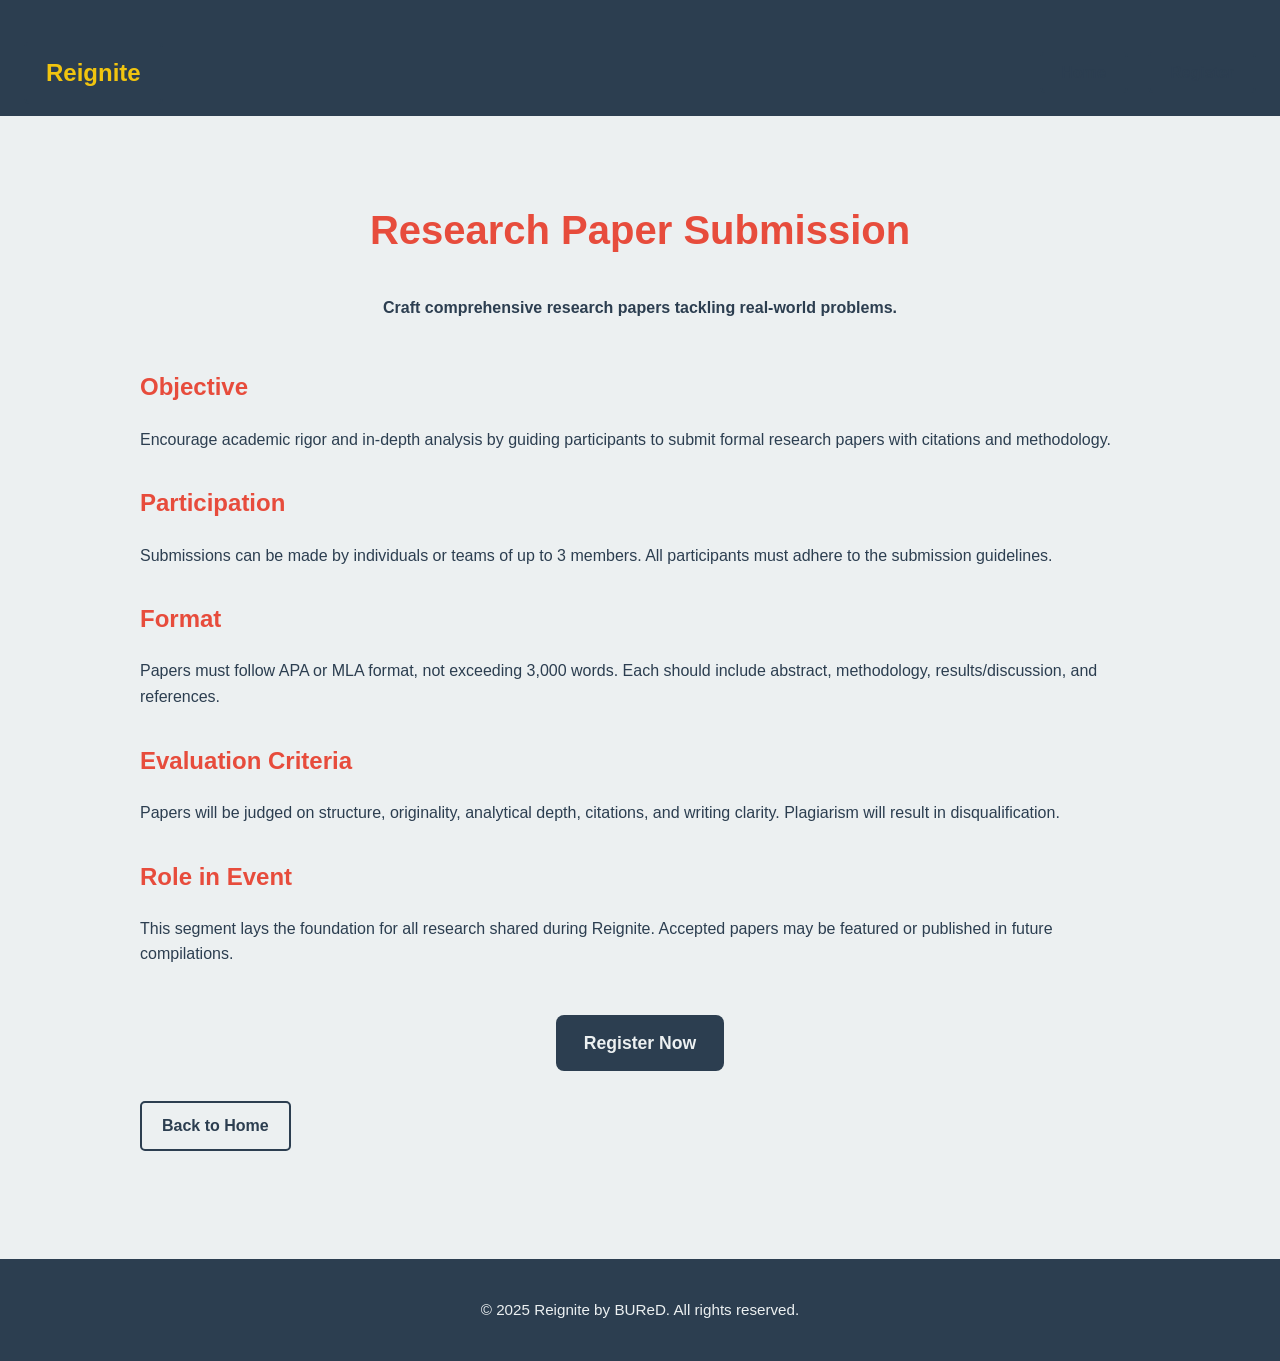
==== researchpaper.html @ 5a99f09b "Add files via upload" ====
<!DOCTYPE html>
<html lang="en">
<head>
  <meta charset="UTF-8" />
  <meta name="viewport" content="width=device-width, initial-scale=1.0" />
  <title>Research Paper Submission - Reignite</title>
  <link rel="stylesheet" href="style.css" />
  <style>
    /* Same CSS as before */
    body {
      font-family: 'Open Sans', sans-serif;
      margin: 0;
      background-color: #ECF0F1;
      color: #2C3E50;
      line-height: 1.6;
    }
    header {
      background-color: #2C3E50;
      padding: 12px 24px;
    }
    nav {
      display: flex;
      justify-content: space-between;
      align-items: center;
    }
    .logo {
      font-family: 'Montserrat', sans-serif;
      font-size: 1.5rem;
      color: #F1C40F;
      text-decoration: none;
    }
    nav ul {
      list-style: none;
      display: flex;
      gap: 20px;
    }
    nav a {
      color: #ECF0F1;
      text-decoration: none;
      font-weight: bold;
    }
    nav a:hover {
      color: #F1C40F;
    }
    .segment-container {
      max-width: 1000px;
      margin: 0 auto;
      padding: 48px 24px;
    }
    .segment-hero {
      text-align: center;
      margin-bottom: 48px;
    }
    .segment-hero h1 {
      font-family: 'Montserrat', sans-serif;
      font-size: 2.5rem;
      color: #E74C3C;
    }
    .segment-description h2 {
      color: #E74C3C;
      margin-top: 32px;
    }
    .register-section {
      text-align: center;
      margin-top: 48px;
    }
    .register-btn {
      background-color: #2C3E50;
      color: #ECF0F1;
      border: none;
      padding: 14px 28px;
      font-size: 1.1rem;
      border-radius: 8px;
      cursor: pointer;
      font-family: 'Montserrat', sans-serif;
      transition: background-color 0.3s ease;
      text-decoration: none;
      display: inline-block;
    }
    .register-btn:hover {
      background-color: #E74C3C;
    }
    footer {
      background-color: #2C3E50;
      color: #ECF0F1;
      text-align: center;
      padding: 24px 16px;
      font-size: 0.95rem;
      margin-top: 60px;
    }
    .poster-visual-header {
      width: 100%;
      max-height: 360px;
      overflow: hidden;
      background-color: #fefefe;
    }
    .poster-visual-header img {
      width: 100%;
      height: auto;
      display: block;
      object-fit: cover;
    }
	a {
      color: #E74C3C;
      text-decoration: none;
      font-weight: 600;
    }
    a:hover {
      text-decoration: underline;
    }
    nav {
      margin-top: 30px;
    }
    nav a {
      color: #2C3E50;
      text-decoration: none;
      font-weight: 600;
      padding: 10px 20px;
      border: 2px solid #2C3E50;
      border-radius: 5px;
      transition: background-color 0.3s, color 0.3s;
    }
    nav a:hover {
      background-color: #E74C3C;
      color: white;
      border-color: #E74C3C;
    }
  </style>
</head>
<body>
  <header>
    <nav>
      <a href="index.html" class="logo">Reignite</a>
      <ul>
        <li><a href="index.html">Home</a></li>
        <li><a href="#register">Register</a></li>
      </ul>
    </nav>
  </header>

  <main class="segment-container">
    <section class="segment-hero">
      <h1>Research Paper Submission</h1>
      <p><b>Craft comprehensive research papers tackling real-world problems.</b></p>
    </section>

    <section class="segment-description">
      <h2>Objective</h2>
      <p>Encourage academic rigor and in-depth analysis by guiding participants to submit formal research papers with citations and methodology.</p>

      <h2>Participation</h2>
      <p>Submissions can be made by individuals or teams of up to 3 members. All participants must adhere to the submission guidelines.</p>

      <h2>Format</h2>
      <p>Papers must follow APA or MLA format, not exceeding 3,000 words. Each should include abstract, methodology, results/discussion, and references.</p>

      <h2>Evaluation Criteria</h2>
      <p>Papers will be judged on structure, originality, analytical depth, citations, and writing clarity. Plagiarism will result in disqualification.</p>

      <h2>Role in Event</h2>
      <p>This segment lays the foundation for all research shared during Reignite. Accepted papers may be featured or published in future compilations.</p>
    </section>

    <section class="register-section" id="register">
      <a href="https://forms.gle/epuTUsKyfz8Dn27H6" target="_blank" class="register-btn">Register Now</a>
    </section>
	<nav>
      <a href="index.html">Back to Home</a>
    </nav>
  </main>

  <footer>
    <p>&copy; 2025 Reignite by BUReD. All rights reserved.</p>
  </footer>
</body>
</html>
---- style.css ----
/* style.css */

body {
  font-family: 'Open Sans', sans-serif;
  margin: 0;
  padding: 0;
  background-color: #ECF0F1;
  color: #2C3E50;
}

.container {
  width: 90%;
  max-width: 1200px;
  margin: 0 auto;
  padding: 24px;
}

header {
  background-color: #2C3E50;
  color: white;
  padding: 24px 0;
}

header h1 {
  margin: 0;
  font-family: 'Montserrat', sans-serif;
  font-size: 32px;
}

nav ul {
  list-style-type: none;
  padding: 0;
  display: flex;
  gap: 20px;
}

nav a {
  color: white;
  text-decoration: none;
  font-weight: 500;
}

.hero {
  background-color: #E74C3C;
  color: white;
  text-align: center;
  padding: 60px 0;
}

.hero h2 {
  font-size: 36px;
  font-family: 'Montserrat', sans-serif;
}

.segments {
  padding: 60px 0;
  background-color: #F9F9F9;
}

.cards {
  display: grid;
  grid-template-columns: repeat(auto-fill, minmax(250px, 1fr));
  gap: 24px;
  margin-top: 24px;
}

.card {
  background-color: white;
  padding: 24px;
  border-radius: 12px;
  box-shadow: 0 4px 6px rgba(0, 0, 0, 0.1);
  text-align: center;
  font-weight: bold;
  color: #2C3E50;
  text-decoration: none;
  transition: background-color 0.3s ease;
}

.card:hover {
  background-color: #F1C40F;
  color: #2C3E50;
}

.about, .contact {
  padding: 60px 0;
  background-color: white;
}

footer {
  background-color: #2C3E50;
  color: white;
  text-align: center;
  padding: 16px 0;
}

@media (max-width: 768px) {
  .cards {
    grid-template-columns: 1fr;
  }

  nav ul {
    flex-direction: column;
    gap: 10px;
  }
.segment-hero {
  background: url('BANNER_URL_HERE') center/cover no-repeat;
  color: white;
  text-align: center;
  padding: 120px 20px;
  text-shadow: 2px 2px 6px rgba(0,0,0,0.7);
	}
.segment-hero h1 {
  font-size: 3rem;
  margin-bottom: 10px;
	}
.segment-hero p {
  font-size: 1.3rem;
  max-width: 800px;
  margin: 0 auto;
	}
.register-btn {
  display: inline-block;
  margin: 40px auto;
  background-color: #E74C3C;
  color: white;
  font-size: 1.1rem;
  font-weight: bold;
  padding: 14px 28px;
  border-radius: 8px;
  text-align: center;
  text-decoration: none;
  transition: background-color 0.3s ease;
	}
.register-btn:hover {
  background-color: #C0392B;
	}
.btn-large {
  display: inline-block;
  padding: 14px 28px;
  font-size: 1.2rem;
  font-family: 'Montserrat', sans-serif;
  font-weight: bold;
  color: #ECF0F1;
  background-color: #2C3E50;
  border: none;
  border-radius: 8px;
  text-decoration: none;
  cursor: pointer;
  transition: background-color 0.3s ease;
}

.btn-large:hover {
  background-color: #E67E22; /* Bold Orange */
  color: #fff;
}
.btn-large {
  background-color: #2C3E50;
  color: #ECF0F1;
  border: none;
  padding: 16px 32px;
  font-size: 1.2rem;
  border-radius: 8px;
  cursor: pointer;
  font-family: 'Montserrat', sans-serif;
  box-shadow: 0 4px 8px rgba(44,62,80,0.3);
  transition: background-color 0.3s ease, box-shadow 0.3s ease;
  text-decoration: none;
  display: inline-block;
}
.btn-large:hover {
  background-color: #E67E22; /* Bold orange on hover */
  box-shadow: 0 6px 14px rgba(230,126,34,0.6);
}

}
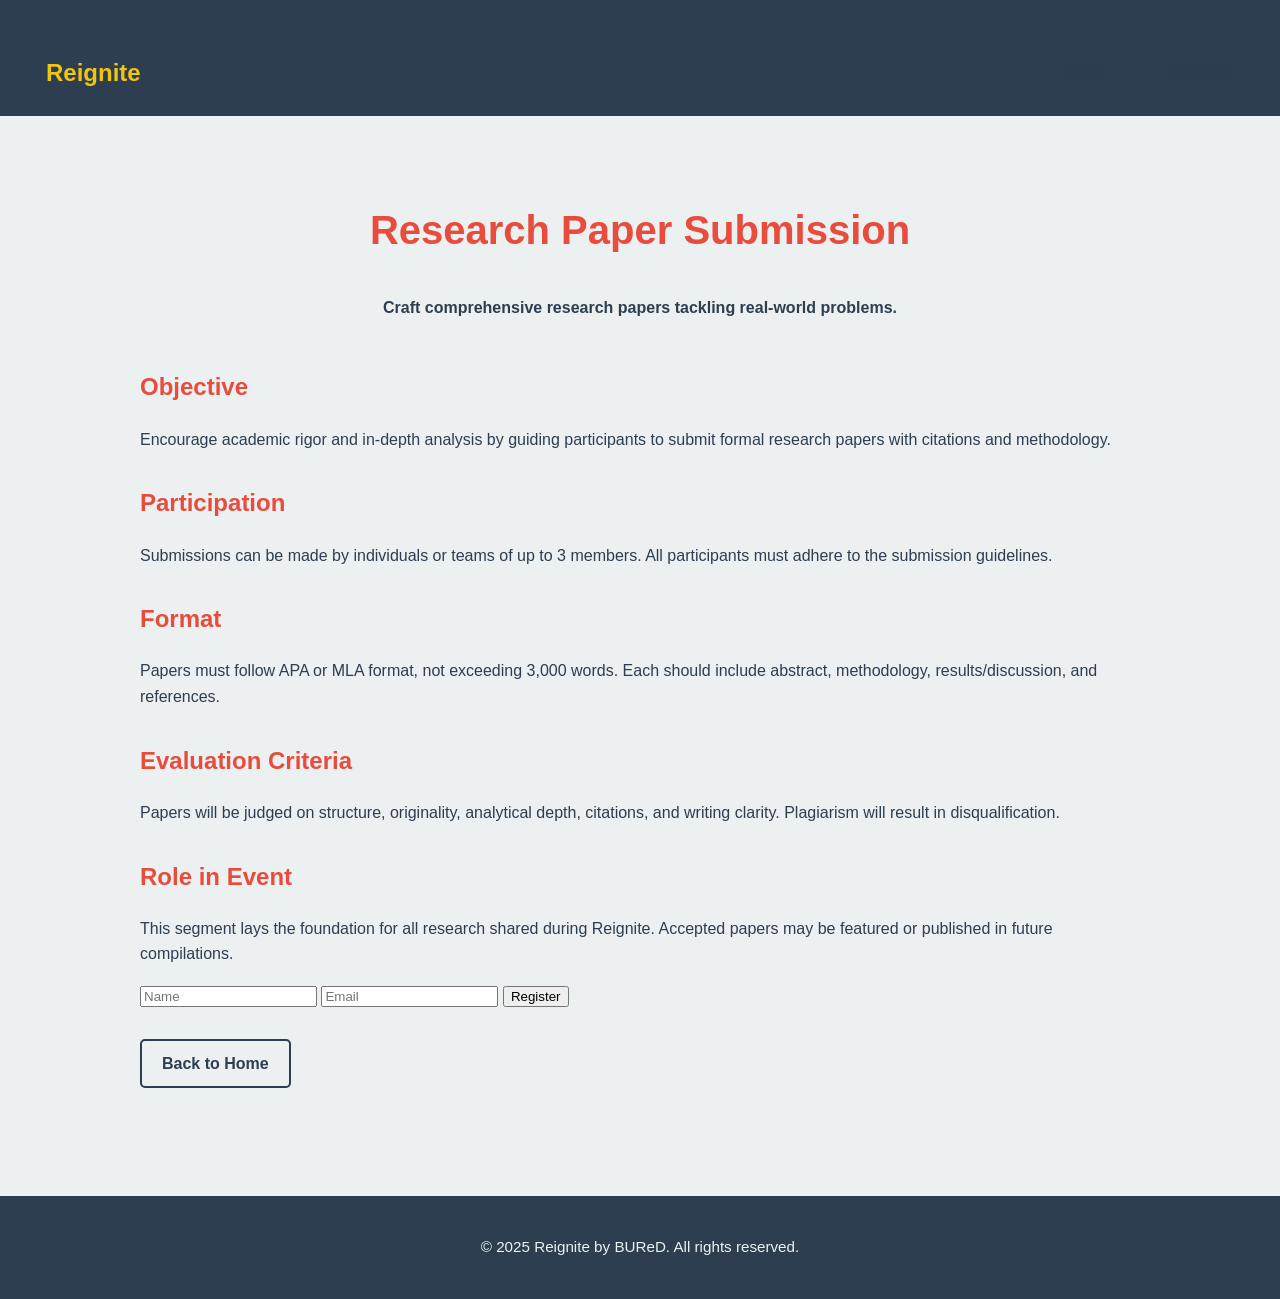
==== commit 324965a3: "Update researchpaper.html" ====
--- a/researchpaper.html
+++ b/researchpaper.html
@@ -161,9 +161,27 @@
       <p>This segment lays the foundation for all research shared during Reignite. Accepted papers may be featured or published in future compilations.</p>
     </section>
 
-    <section class="register-section" id="register">
-      <a href="https://forms.gle/epuTUsKyfz8Dn27H6" target="_blank" class="register-btn">Register Now</a>
-    </section>
+	<form id="registerForm">
+  		<input type="text" name="name" placeholder="Name" required />
+  		<input type="email" name="email" placeholder="Email" required />
+  		<button type="submit">Register</button>
+	</form>
+	<p id="responseMsg"></p>
+	<script>
+  		document.getElementById("registerForm").addEventListener("submit", async (e) => {
+    		e.preventDefault();
+    		const formData = new FormData(e.target);
+    		const payload = Object.fromEntries(formData.entries());
+		const res = await fetch("/.netlify/functions/register", {
+      		method: "POST",
+      		body: JSON.stringify(payload),
+    		});
+
+	    const msg = await res.text();
+	    document.getElementById("responseMsg").textContent = msg;
+  	});
+	</script>
+
 	<nav>
       <a href="index.html">Back to Home</a>
     </nav>
